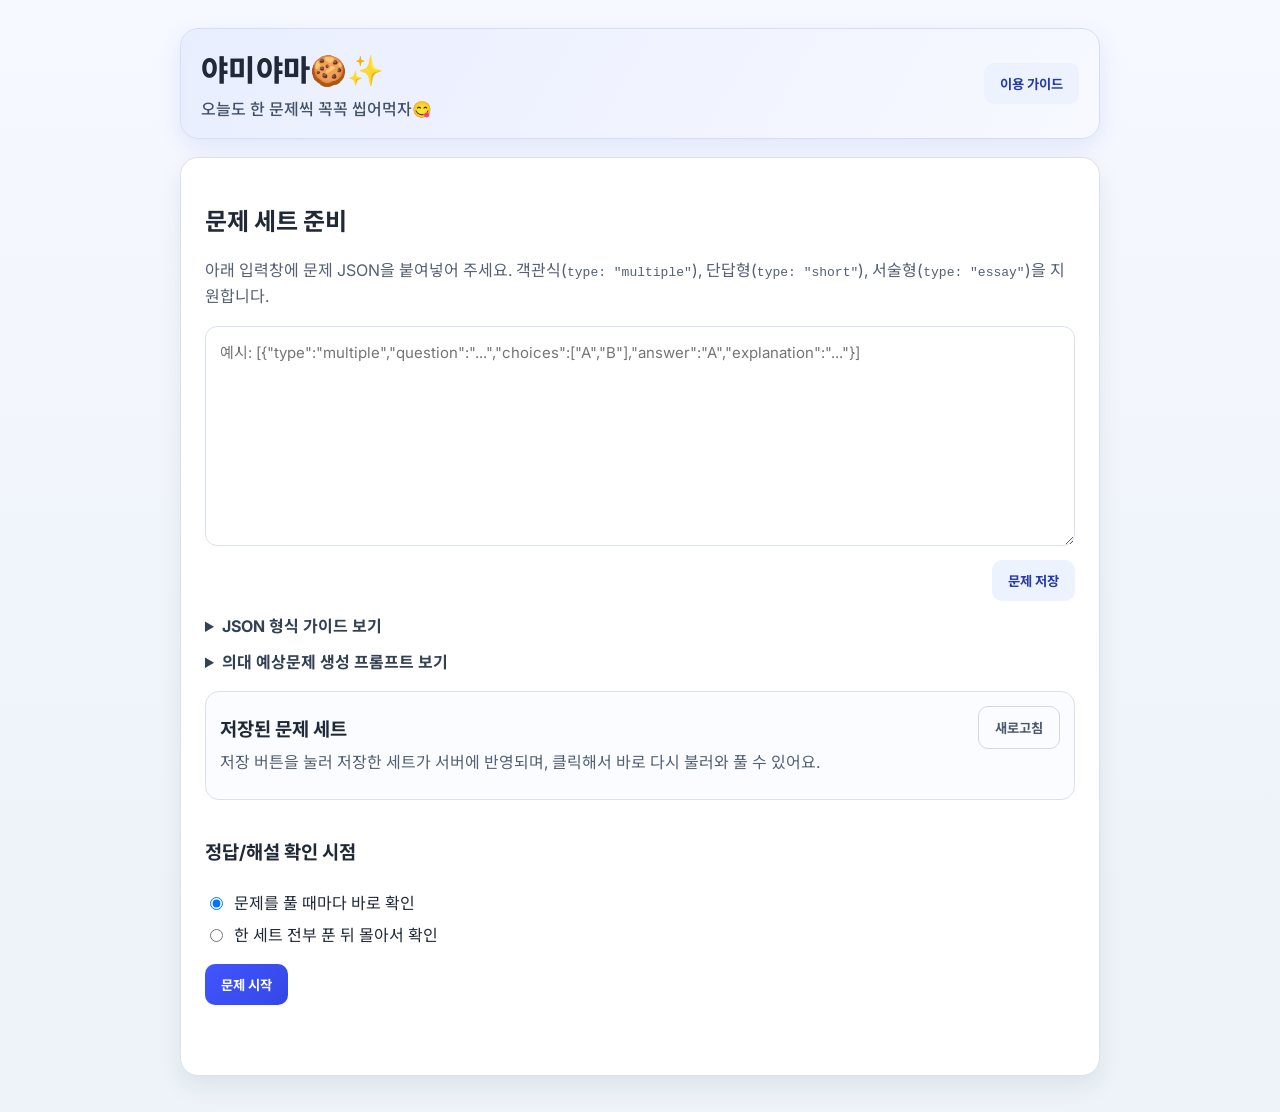
==== index.html @ 3e34376a "문제 저장 모달 도입 및 스크롤/배경 고정 개선" ====
<!DOCTYPE html>
<html lang="ko">
  <head>
    <meta charset="UTF-8" />
    <meta name="viewport" content="width=device-width, initial-scale=1.0" />
    <title>야미야마🍪✨</title>
    <link rel="preconnect" href="https://fonts.googleapis.com" />
    <link rel="preconnect" href="https://fonts.gstatic.com" crossorigin />
    <link
      href="https://fonts.googleapis.com/css2?family=Inter:wght@400;500;600;700;800&family=Noto+Sans+KR:wght@400;500;700;800&display=swap"
      rel="stylesheet"
    />
    <link rel="stylesheet" href="styles.css" />
  </head>
  <body>
    <div class="app-shell">
      <header class="top-header">
        <div>
          <h1>야미야마🍪✨</h1>
          <p>오늘도 한 문제씩 꼭꼭 씹어먹자😋</p>
        </div>
        <button id="open-guide-btn" class="secondary" type="button">
          이용 가이드
        </button>
      </header>

      <main>
        <section id="setup-screen" class="card screen active">
          <h2>문제 세트 준비</h2>
          <p class="help-text">
            아래 입력창에 문제 JSON을 붙여넣어 주세요. 객관식(<code>type: "multiple"</code>),
            단답형(<code>type: "short"</code>), 서술형(<code>type: "essay"</code>)을 지원합니다.
          </p>
          <textarea
            id="json-input"
            placeholder='예시: [{"type":"multiple","question":"...","choices":["A","B"],"answer":"A","explanation":"..."}]'
          ></textarea>
          <div class="save-set-controls">
            <button id="save-set-btn" class="secondary" type="button">
              문제 저장
            </button>
          </div>

          <details class="format-guide">
            <summary>JSON 형식 가이드 보기</summary>
            <div class="prompt-guide-actions">
              <button id="copy-json-btn" class="secondary" type="button">
                예시 JSON 복사
              </button>
              <span id="json-copy-feedback" class="copy-feedback" aria-live="polite"></span>
            </div>
            <pre id="json-example"></pre>
          </details>

          <details class="format-guide">
            <summary>의대 예상문제 생성 프롬프트 보기</summary>
            <div class="prompt-guide-actions">
              <button id="copy-prompt-btn" class="secondary" type="button">
                프롬프트 복사
              </button>
              <span id="copy-feedback" class="copy-feedback" aria-live="polite"></span>
            </div>
            <pre id="prompt-template"></pre>
          </details>

          <section class="saved-sets">
            <div class="saved-sets-header">
              <h3>저장된 문제 세트</h3>
              <button id="refresh-saved-btn" class="ghost" type="button">새로고침</button>
            </div>
            <p class="help-text compact">저장 버튼을 눌러 저장한 세트가 서버에 반영되며, 클릭해서 바로 다시 불러와 풀 수 있어요.</p>


            <div id="saved-set-list" class="saved-set-list"></div>
          </section>

          <div class="options">
            <h3>정답/해설 확인 시점</h3>
            <label>
              <input
                type="radio"
                name="review-mode"
                value="immediate"
                checked
              />
              문제를 풀 때마다 바로 확인
            </label>
            <label>
              <input type="radio" name="review-mode" value="end" />
              한 세트 전부 푼 뒤 몰아서 확인
            </label>
          </div>

          <div class="actions">
            <button id="start-btn" class="primary">문제 시작</button>
          </div>
          <p id="setup-error" class="error"></p>
        </section>

        <section id="exam-screen" class="card screen" aria-live="polite">
          <div class="exam-header">
            <div>
              <h2>시험 진행</h2>
              <p id="progress-text"></p>
            </div>
            <div id="mode-badge" class="badge"></div>
          </div>

          <article class="question-box">
            <h3 id="question-title"></h3>
            <p id="question-text"></p>
            <form id="answer-form">
              <div id="answer-area"></div>
            </form>
          </article>

          <div id="feedback-box" class="feedback hidden"></div>

          <div class="actions exam-actions" id="exam-actions">
            <button id="submit-btn" class="primary">제출</button>
            <button id="next-btn" class="primary hidden">다음 문제 →</button>
            <button id="finish-btn" class="primary hidden">결과 보기</button>
          </div>
        </section>

        <section id="result-screen" class="card screen" aria-live="polite">
          <h2>시험 결과</h2>
          <div id="result-summary" class="summary"></div>
          <div id="motivation" class="motivation"></div>
          <div id="result-list" class="result-list"></div>

          <div class="actions wrap">
            <button id="retry-wrong-btn" class="primary">
              틀린 문제만 다시 풀기
            </button>
            <button id="retry-all-btn" class="secondary">
              전체 문제 재테스트
            </button>
            <button id="go-home-btn" class="ghost">처음으로</button>
          </div>
        </section>
      </main>
    </div>


    <dialog id="save-set-modal" class="save-set-modal">
      <article class="save-set-modal-content">
        <h3>문제 세트 저장</h3>
        <p class="help-text compact">제목을 입력하지 않으면 기본 제목으로 저장돼요.</p>
        <input
          id="save-set-modal-input"
          type="text"
          placeholder="문제 n개 세트"
          aria-label="저장할 문제 세트 제목"
        />
        <div class="actions">
          <button id="save-set-confirm-btn" class="primary" type="button">완료</button>
          <button id="save-set-cancel-btn" class="ghost" type="button">취소</button>
        </div>
      </article>
    </dialog>

    <dialog id="guide-modal" class="guide-modal">
      <article class="guide-content">
        <div class="guide-header">
          <h2>야미야마 이용 가이드</h2>
          <button id="close-guide-btn" class="ghost" type="button">닫기</button>
        </div>
        <ol>
          <li><strong>문제 준비:</strong> 문제 목록(JSON 형식)을 입력창에 붙여넣습니다.</li>
          <li><strong>형식 확인:</strong> JSON 형식 가이드에서 예시를 보고, 복사해서 바로 수정해 사용할 수 있습니다.</li>
          <li><strong>모드 선택:</strong> 문제별 즉시 채점 또는 마지막에 한 번에 채점을 선택합니다.</li>
          <li><strong>문제 풀이:</strong> 답을 입력하고 제출하면 정답/해설을 확인할 수 있습니다.</li>
          <li><strong>반복 학습:</strong> 결과 화면에서 틀린 문제만 다시 풀어 복습할 수 있습니다.</li>
          <li><strong>저장 세트 활용:</strong> 생성한 문제 세트는 홈 화면에 저장되며, 제목 변경/삭제 후 다시 불러올 수 있습니다.</li>
          <li><strong>무료 서버 동기화:</strong> 문제 내역은 기본 서버에 자동 저장/복원됩니다.</li>
        </ol>
      </article>
    </dialog>

    <script src="app.js"></script>
  </body>
</html>
---- styles.css ----
:root {
  --bg: #f4f7fb;
  --bg-soft: #eef3f8;
  --card: #ffffff;
  --line: #d9e1ec;
  --text: #1f2937;
  --muted: #546174;
  --primary: #4255ff;
  --primary-strong: #3447e5;
  --secondary-bg: #edf2ff;
  --secondary-text: #273aa8;
  --ok: #0f7a48;
  --bad: #b42346;
  --focus: #94a3ff;
}

* {
  box-sizing: border-box;
}

html,
body {
  min-height: 100%;
  background: #edf3f9;
}

body {
  margin: 0;
  font-family: 'Inter', 'Noto Sans KR', sans-serif;
  background: linear-gradient(180deg, #f6f9ff 0%, #edf3f9 100%);
  background-attachment: fixed;
  color: var(--text);
  overscroll-behavior-y: none;
}

input,
textarea,
button,
select {
  font-family: inherit;
}

.app-shell {
  max-width: 960px;
  margin: 0 auto;
  padding: 28px 20px 36px;
  min-height: 100dvh;
}

.top-header {
  display: flex;
  justify-content: space-between;
  gap: 14px;
  align-items: center;
  background: linear-gradient(120deg, #e9eeff, #f7f9ff);
  border: 1px solid #d5def5;
  border-radius: 18px;
  padding: 18px 20px;
  box-shadow: 0 8px 24px rgba(52, 71, 229, 0.1);
  margin-bottom: 18px;
}

.top-header h1 {
  margin: 0;
  font-size: 1.85rem;
  letter-spacing: 0.01em;
  font-weight: 800;
}

.top-header p {
  margin: 6px 0 0;
  color: #415269;
  font-weight: 500;
}

.card {
  border: 1px solid var(--line);
  border-radius: 18px;
  background: var(--card);
  padding: 24px;
  box-shadow: 0 10px 25px rgba(31, 41, 55, 0.08);
}

.screen {
  display: none;
}

.screen.active {
  display: block;
}

textarea {
  width: 100%;
  min-height: 220px;
  resize: vertical;
  border: 1px solid var(--line);
  border-radius: 12px;
  padding: 14px;
  font-size: 15px;
  line-height: 1.6;
  background: #fff;
  color: var(--text);
}

textarea:focus,
.short-input:focus,
.essay-input:focus {
  outline: 2px solid var(--focus);
  border-color: #a3b2ff;
}

.help-text {
  color: var(--muted);
  margin-top: 0;
  line-height: 1.65;
}

.help-text.compact {
  margin-bottom: 10px;
}


.save-set-controls {
  margin-top: 10px;
  display: flex;
  gap: 10px;
  align-items: center;
  justify-content: flex-end;
}


.format-guide {
  margin-top: 12px;
  color: var(--muted);
}

.format-guide summary {
  cursor: pointer;
  font-weight: 700;
  color: #334155;
}

pre {
  margin: 8px 0 0;
  background: #f7f9fc;
  border: 1px solid var(--line);
  border-radius: 10px;
  padding: 12px;
  overflow: auto;
  color: #273449;
  font-size: 13px;
  line-height: 1.6;
}

.prompt-guide-actions {
  margin-top: 10px;
  display: flex;
  gap: 10px;
  align-items: center;
}

.copy-feedback {
  min-height: 1.2em;
  color: #116149;
  font-weight: 700;
}

.saved-sets {
  margin-top: 18px;
  border: 1px solid var(--line);
  border-radius: 14px;
  padding: 14px;
  background: #fafcff;
}

.saved-sets-header {
  display: flex;
  align-items: center;
  justify-content: space-between;
  gap: 10px;
}

.saved-sets-header h3 {
  margin: 0;
}

.saved-set-list {
  display: grid;
  gap: 10px;
}


.saved-set-item {
  border: 1px solid #dce5f3;
  border-radius: 12px;
  padding: 12px;
  display: flex;
  justify-content: space-between;
  gap: 14px;
  background: #fff;
}

.saved-meta {
  display: grid;
  gap: 3px;
  color: #334155;
}

.saved-meta span {
  font-size: 0.9rem;
  color: #607086;
}

.saved-actions {
  display: flex;
  gap: 8px;
  align-items: center;
}

.empty-saved {
  color: #66758d;
  margin: 0;
}

.options {
  margin-top: 18px;
  display: grid;
  gap: 8px;
}

.options label {
  display: flex;
  gap: 8px;
}

.exam-header {
  display: flex;
  justify-content: space-between;
  align-items: start;
  gap: 12px;
}

.badge {
  border: 1px solid #cfd8ef;
  border-radius: 999px;
  padding: 6px 12px;
  background: #f2f6ff;
  color: #3447b2;
  font-size: 0.88rem;
  font-weight: 700;
}

.question-box {
  margin-top: 10px;
  border-top: 1px dashed #d6deea;
  padding-top: 14px;
}

#question-title {
  margin: 0 0 12px;
  font-size: 1.08rem;
}

#question-text {
  margin: 0 0 14px;
  line-height: 1.7;
}

.choice {
  display: block;
  padding: 13px;
  margin-bottom: 10px;
  border: 1px solid #d4deec;
  border-radius: 12px;
  background: #f9fbff;
  transition: transform 0.12s ease, box-shadow 0.12s ease;
  font-weight: 500;
}

.choice:hover {
  transform: translateY(-1px);
  box-shadow: 0 5px 12px rgba(31, 41, 55, 0.12);
}

.short-input {
  width: 100%;
  border: 1px solid var(--line);
  border-radius: 12px;
  padding: 12px;
  font-size: 1rem;
  background: #fff;
  color: var(--text);
}

.essay-input {
  width: 100%;
  min-height: 140px;
  border: 1px solid var(--line);
  border-radius: 12px;
  padding: 12px;
  font-size: 1rem;
  line-height: 1.5;
  background: #fff;
  color: var(--text);
  resize: vertical;
}

.choice.correct-choice {
  border-color: #95ddb8;
  background: #ecfdf3;
}

.choice.wrong-choice {
  border-color: #f2b4c2;
  background: #fff3f7;
}

.text-correct {
  border-color: #95ddb8;
  background: #ecfdf3;
}

.text-wrong {
  border-color: #f2b4c2;
  background: #fff3f7;
}

.feedback {
  margin-top: 16px;
  border-radius: 12px;
  padding: 12px;
  border: 1px solid;
}

.feedback.correct {
  border-color: #8bd9b1;
  background: #f0fff6;
  color: var(--ok);
}

.feedback.incorrect {
  border-color: #f4b9c8;
  background: #fff4f7;
  color: var(--bad);
}

.feedback-title {
  margin-bottom: 10px;
  font-size: 1.05rem;
}

.feedback-row {
  margin-top: 8px;
  line-height: 1.7;
}

.feedback-explanation {
  margin-top: 14px;
  padding-top: 12px;
  border-top: 1px dashed rgba(31, 41, 55, 0.18);
}

.hidden {
  display: none;
}

.actions {
  display: flex;
  gap: 10px;
  margin-top: 18px;
}

.actions.wrap {
  flex-wrap: wrap;
}

button {
  border: none;
  border-radius: 10px;
  padding: 11px 16px;
  font-weight: 700;
  cursor: pointer;
  transition: transform 0.1s ease, filter 0.1s ease;
}

button:hover {
  transform: translateY(-1px);
  filter: saturate(1.04);
}

button.primary {
  background: linear-gradient(135deg, var(--primary), var(--primary-strong));
  color: #fff;
}

button.secondary {
  background: var(--secondary-bg);
  color: var(--secondary-text);
}

button.ghost {
  background: transparent;
  border: 1px solid #d1d9e6;
  color: #4b5b71;
}

.error {
  color: var(--bad);
  margin-top: 10px;
  min-height: 1.2em;
  font-weight: 700;
}

.summary {
  background: #f8faff;
  border: 1px solid var(--line);
  border-radius: 12px;
  padding: 12px;
}

.result-list {
  margin-top: 14px;
  display: grid;
  gap: 10px;
}

.result-item {
  border: 1px solid var(--line);
  border-radius: 12px;
  padding: 16px;
  background: #fff;
  line-height: 1.7;
}

.result-item.incorrect {
  border-color: #f3bfcd;
  background: #fff4f8;
}

.result-item > div + div {
  margin-top: 8px;
}

.motivation {
  margin-top: 12px;
  color: #2a3f77;
  font-weight: 700;
}


.save-set-modal {
  border: none;
  border-radius: 16px;
  padding: 0;
  max-width: min(92vw, 420px);
}

.save-set-modal::backdrop {
  background: rgba(15, 23, 42, 0.45);
}

.save-set-modal-content {
  background: #fff;
  padding: 18px;
  border-radius: 16px;
  border: 1px solid var(--line);
}

.save-set-modal-content h3 {
  margin: 0 0 8px;
}

#save-set-modal-input {
  width: 100%;
  border: 1px solid var(--line);
  border-radius: 10px;
  padding: 11px 12px;
  font-size: 14px;
  margin: 8px 0 12px;
}

#save-set-modal-input:focus {
  outline: 2px solid var(--focus);
  border-color: #a3b2ff;
}

.guide-modal {
  border: none;
  border-radius: 16px;
  width: min(700px, 92vw);
  padding: 0;
}

.guide-modal::backdrop {
  background: rgba(22, 20, 38, 0.45);
}

.guide-content {
  padding: 18px;
  color: var(--text);
}

.guide-header {
  display: flex;
  justify-content: space-between;
  align-items: center;
  gap: 8px;
}

.guide-content ol {
  margin: 12px 0 0;
  padding-left: 20px;
  line-height: 1.7;
}

.exam-actions {
  position: sticky;
  bottom: 10px;
  z-index: 15;
  background: rgba(255, 255, 255, 0.97);
  border: 1px solid var(--line);
  border-radius: 14px;
  padding: 10px;
  box-shadow: 0 8px 18px rgba(31, 41, 55, 0.14);
}

.exam-actions button {
  min-width: 140px;
}

@media (max-width: 700px) {
  .app-shell {
    padding: 12px;
  }

  .top-header {
    flex-direction: column;
    align-items: flex-start;
  }

  .card {
    padding: 16px;
  }

  .actions {
    flex-wrap: wrap;
  }

  .actions button {
    flex: 1;
    min-height: 46px;
  }

  .saved-set-item {
    flex-direction: column;
  }

  #question-text {
    font-size: 1.03rem;
  }
}


@media (max-width: 640px) {
  .save-set-controls {
    justify-content: flex-end;
  }
}
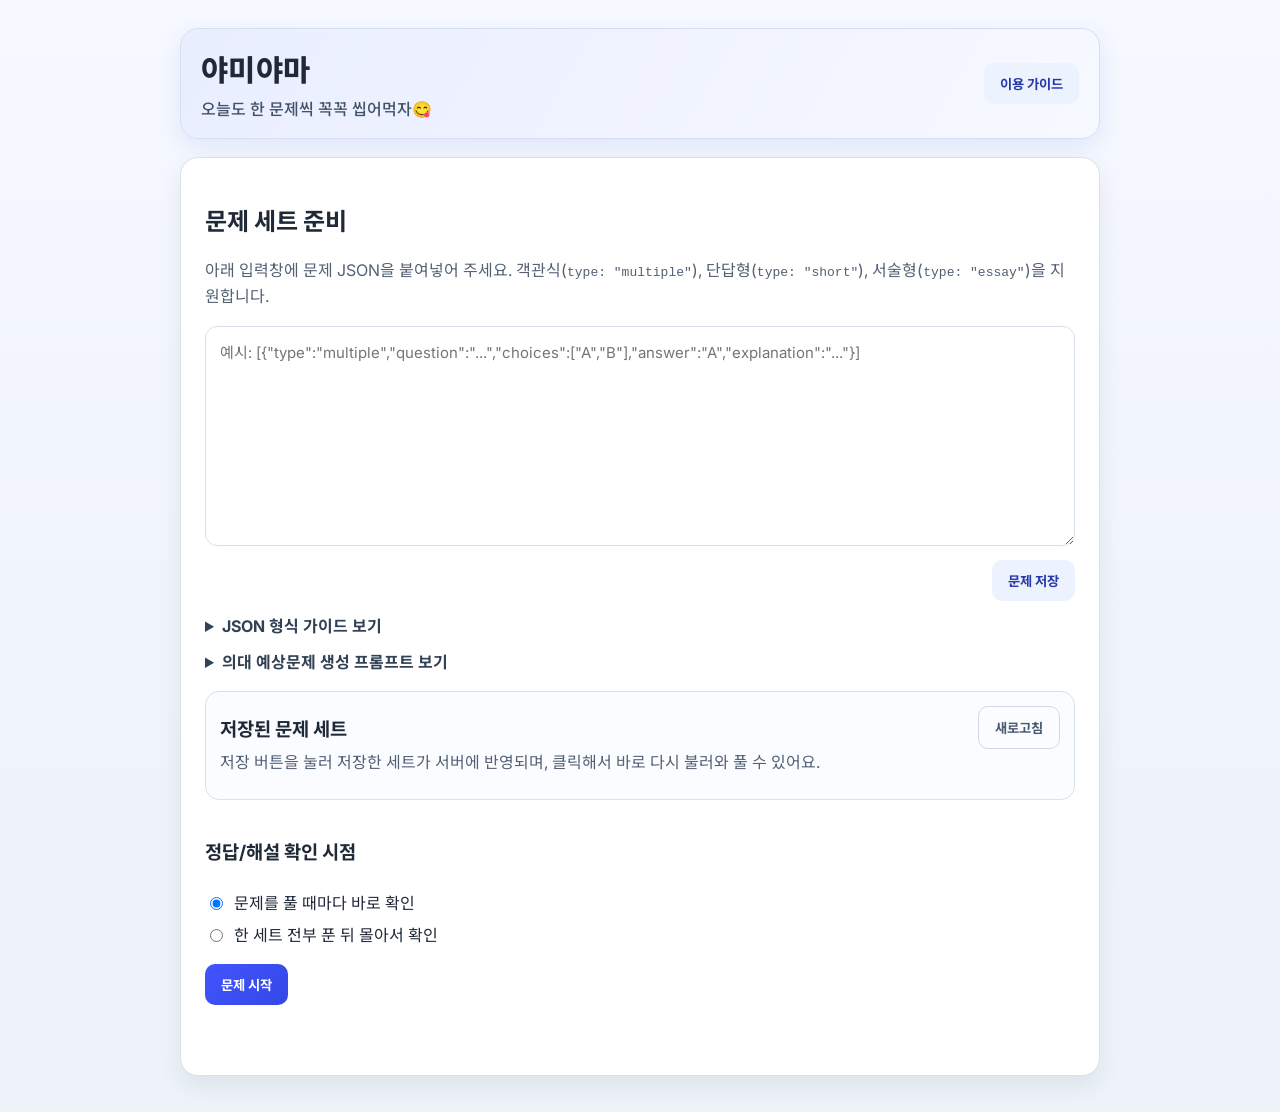
==== commit ba9ca284: "Update favicon to cake icon and remove title emojis" ====
--- a/index.html
+++ b/index.html
@@ -3,7 +3,8 @@
   <head>
     <meta charset="UTF-8" />
     <meta name="viewport" content="width=device-width, initial-scale=1.0" />
-    <title>야미야마🍪✨</title>
+    <title>야미야마</title>
+    <link rel="icon" type="image/svg+xml" href="favicon.svg" />
     <link rel="preconnect" href="https://fonts.googleapis.com" />
     <link rel="preconnect" href="https://fonts.gstatic.com" crossorigin />
     <link
@@ -16,7 +17,7 @@
     <div class="app-shell">
       <header class="top-header">
         <div>
-          <h1>야미야마🍪✨</h1>
+          <h1>야미야마</h1>
           <p>오늘도 한 문제씩 꼭꼭 씹어먹자😋</p>
         </div>
         <button id="open-guide-btn" class="secondary" type="button">
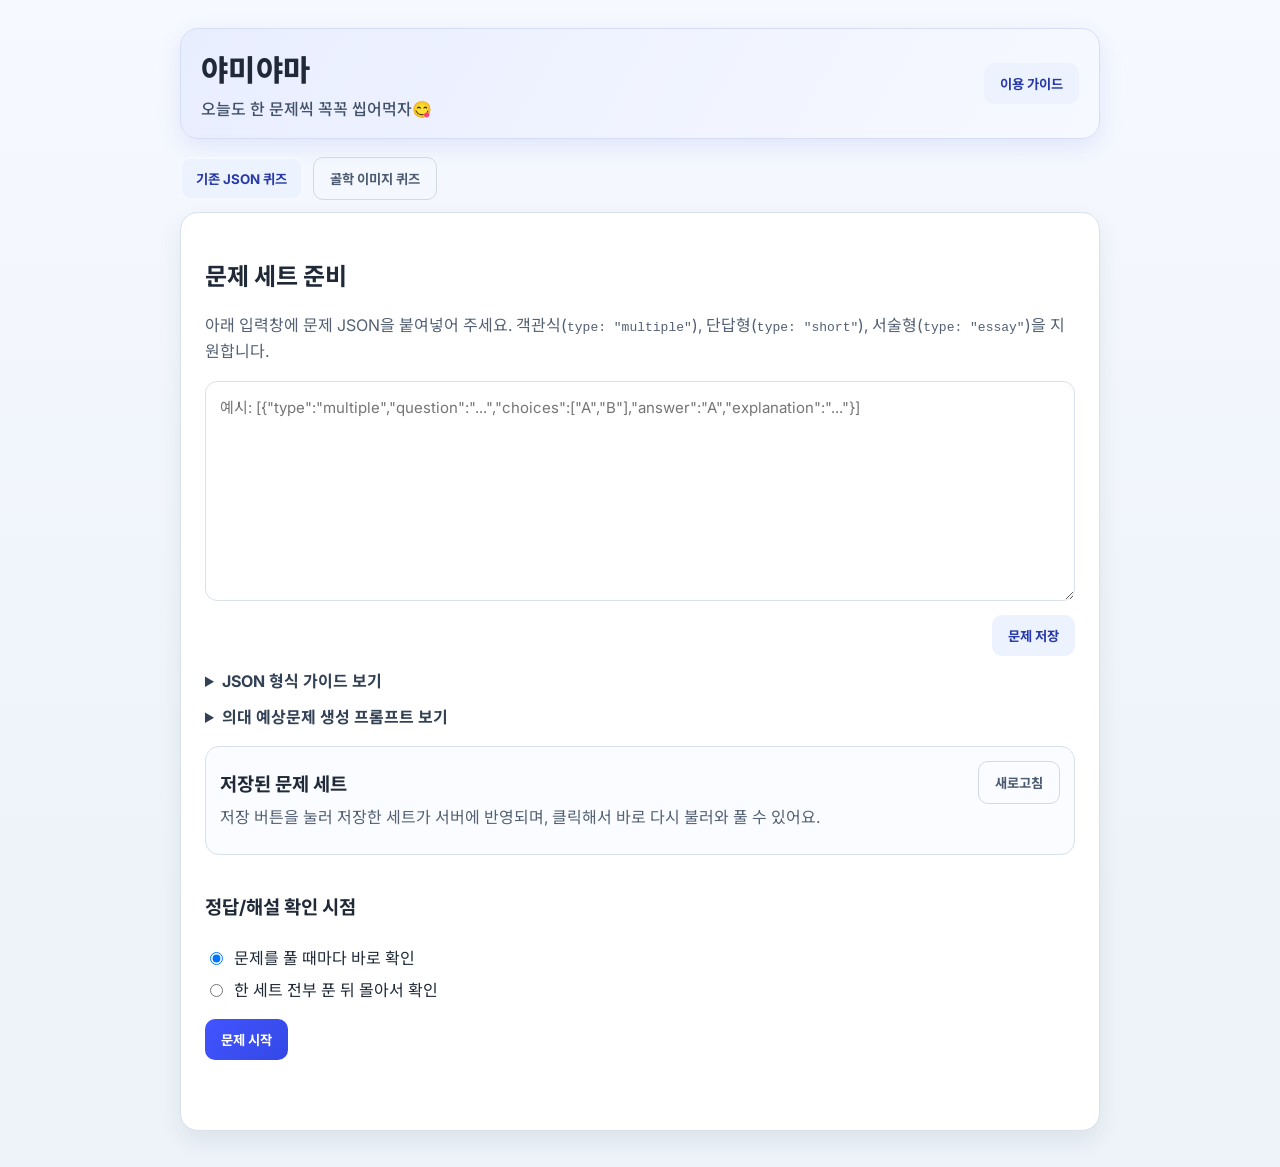
==== commit 4610f2d0: "Add standalone webp image quiz page with dedicated styles" ====
--- a/index.html
+++ b/index.html
@@ -26,6 +26,11 @@
       </header>
 
       <main>
+        <div class="mode-switch" role="tablist" aria-label="퀴즈 유형 선택">
+          <button id="open-json-quiz-btn" class="secondary active" type="button">기존 JSON 퀴즈</button>
+          <button id="open-image-quiz-btn" class="ghost" type="button">골학 이미지 퀴즈</button>
+        </div>
+
         <section id="setup-screen" class="card screen active">
           <h2>문제 세트 준비</h2>
           <p class="help-text">
@@ -98,6 +103,43 @@
           <p id="setup-error" class="error"></p>
         </section>
 
+        <section id="image-setup-screen" class="card screen beige-screen">
+          <h2>골학 이미지 파일명 퀴즈</h2>
+          <p class="help-text">
+            Firebase에 올려둔 이미지 URL 목록을 한 줄에 하나씩 붙여넣어 주세요. 각 이미지의
+            <strong>파일명(확장자 제외)</strong>을 입력하면 정답 처리됩니다.
+            <br />대소문자는 구분하지 않습니다. (예: <code>MANDIBLE</code> 입력도 정답)
+          </p>
+          <p class="help-text">
+            파일명이 <code>!facial, vestibulocochlear.png</code>처럼 <code>!</code>로 시작하면
+            복수 정답 문제입니다. 이 경우 안내 문구가 표시되며,
+            <strong>쉼표(,)</strong>로 구분해 입력하면 <strong>순서와 대소문자 상관없이</strong>
+            정답 처리됩니다.
+          </p>
+
+          <textarea
+            id="image-url-input"
+            placeholder="https://firebasestorage.googleapis.com/.../mandible.png\nhttps://firebasestorage.googleapis.com/.../%21facial%2C%20vestibulocochlear.png"
+          ></textarea>
+
+          <div class="options">
+            <h3>정답/해설 확인 시점</h3>
+            <label>
+              <input type="radio" name="review-mode-image" value="immediate" checked />
+              문제를 풀 때마다 바로 확인
+            </label>
+            <label>
+              <input type="radio" name="review-mode-image" value="end" />
+              한 세트 전부 푼 뒤 몰아서 확인
+            </label>
+          </div>
+
+          <div class="actions">
+            <button id="start-image-quiz-btn" class="primary">이미지 퀴즈 시작</button>
+          </div>
+          <p id="image-setup-error" class="error"></p>
+        </section>
+
         <section id="exam-screen" class="card screen" aria-live="polite">
           <div class="exam-header">
             <div>
@@ -110,6 +152,7 @@
           <article class="question-box">
             <h3 id="question-title"></h3>
             <p id="question-text"></p>
+            <div id="question-media" class="question-media hidden"></div>
             <form id="answer-form">
               <div id="answer-area"></div>
             </form>
--- a/styles.css
+++ b/styles.css
@@ -73,6 +73,46 @@
   font-weight: 500;
 }
 
+
+.mode-switch {
+  display: flex;
+  gap: 10px;
+  margin-bottom: 12px;
+}
+
+.mode-switch button.active {
+  box-shadow: inset 0 0 0 2px rgba(255, 255, 255, 0.5);
+}
+
+.beige-screen {
+  background: #fbf3e8;
+  border-color: #e3d5c4;
+}
+
+.beige-screen textarea {
+  background: #fffaf3;
+  border-color: #dbc9b4;
+}
+
+.question-media {
+  margin: 8px 0 14px;
+}
+
+.question-image {
+  width: 100%;
+  max-height: 360px;
+  object-fit: contain;
+  border: 1px solid var(--line);
+  border-radius: 12px;
+  background: #fff;
+}
+
+.question-media-guide {
+  margin: 8px 2px 0;
+  color: #6a4e2f;
+  font-weight: 600;
+}
+
 .card {
   border: 1px solid var(--line);
   border-radius: 18px;
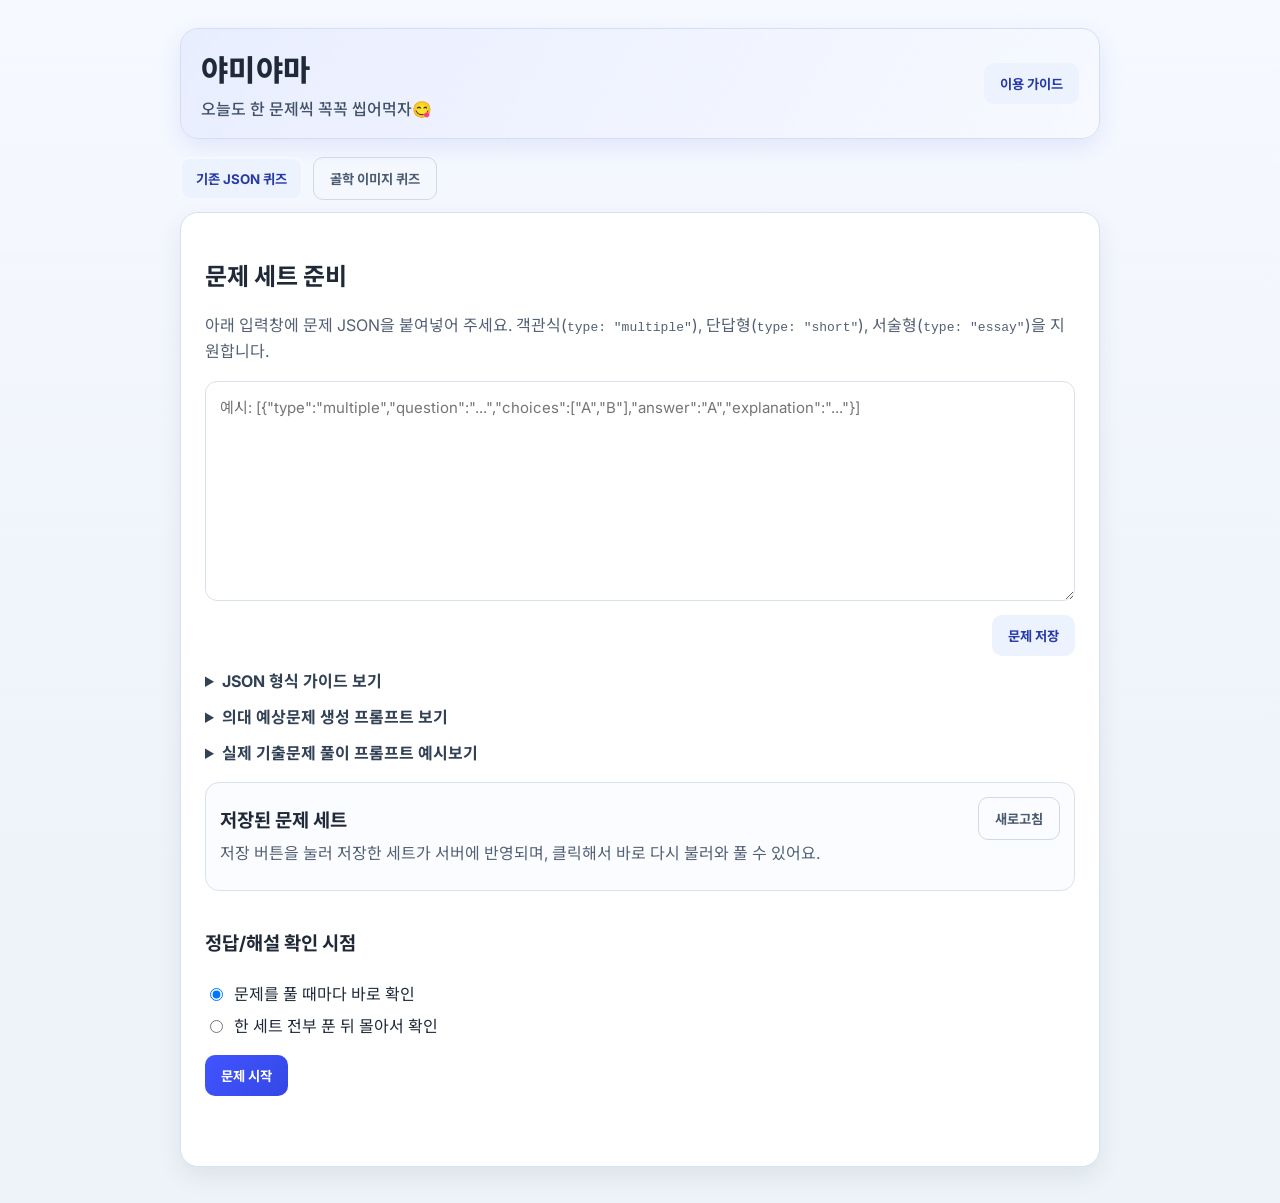
==== commit 8ac12c2e: "Add real exam prompt toggle and importance star display" ====
--- a/index.html
+++ b/index.html
@@ -69,6 +69,11 @@
             <pre id="prompt-template"></pre>
           </details>
 
+          <details class="format-guide">
+            <summary>실제 기출문제 풀이 프롬프트 예시보기</summary>
+            <pre id="real-exam-prompt-template"></pre>
+          </details>
+
           <section class="saved-sets">
             <div class="saved-sets-header">
               <h3>저장된 문제 세트</h3>
@@ -106,22 +111,16 @@
         <section id="image-setup-screen" class="card screen beige-screen">
           <h2>골학 이미지 파일명 퀴즈</h2>
           <p class="help-text">
-            Firebase에 올려둔 이미지 URL 목록을 한 줄에 하나씩 붙여넣어 주세요. 각 이미지의
-            <strong>파일명(확장자 제외)</strong>을 입력하면 정답 처리됩니다.
-            <br />대소문자는 구분하지 않습니다. (예: <code>MANDIBLE</code> 입력도 정답)
+            시작 버튼을 누르면 지정된 골학 이미지 목록으로 바로 퀴즈가 시작됩니다.
+            <br />정답 입력은 <strong>대소문자를 구분하지 않습니다.</strong>
           </p>
           <p class="help-text">
-            파일명이 <code>!facial, vestibulocochlear.png</code>처럼 <code>!</code>로 시작하면
-            복수 정답 문제입니다. 이 경우 안내 문구가 표시되며,
+            파일명이 <code>!facial, vestibulocochlear.webp</code>처럼 <code>!</code>로 시작하면
+            복수 정답입니다. 이 경우 안내 문구가 표시되며,
             <strong>쉼표(,)</strong>로 구분해 입력하면 <strong>순서와 대소문자 상관없이</strong>
             정답 처리됩니다.
           </p>
 
-          <textarea
-            id="image-url-input"
-            placeholder="https://firebasestorage.googleapis.com/.../mandible.png\nhttps://firebasestorage.googleapis.com/.../%21facial%2C%20vestibulocochlear.png"
-          ></textarea>
-
           <div class="options">
             <h3>정답/해설 확인 시점</h3>
             <label>
@@ -135,7 +134,7 @@
           </div>
 
           <div class="actions">
-            <button id="start-image-quiz-btn" class="primary">이미지 퀴즈 시작</button>
+            <button id="start-image-quiz-btn" class="primary">퀴즈 시작</button>
           </div>
           <p id="image-setup-error" class="error"></p>
         </section>
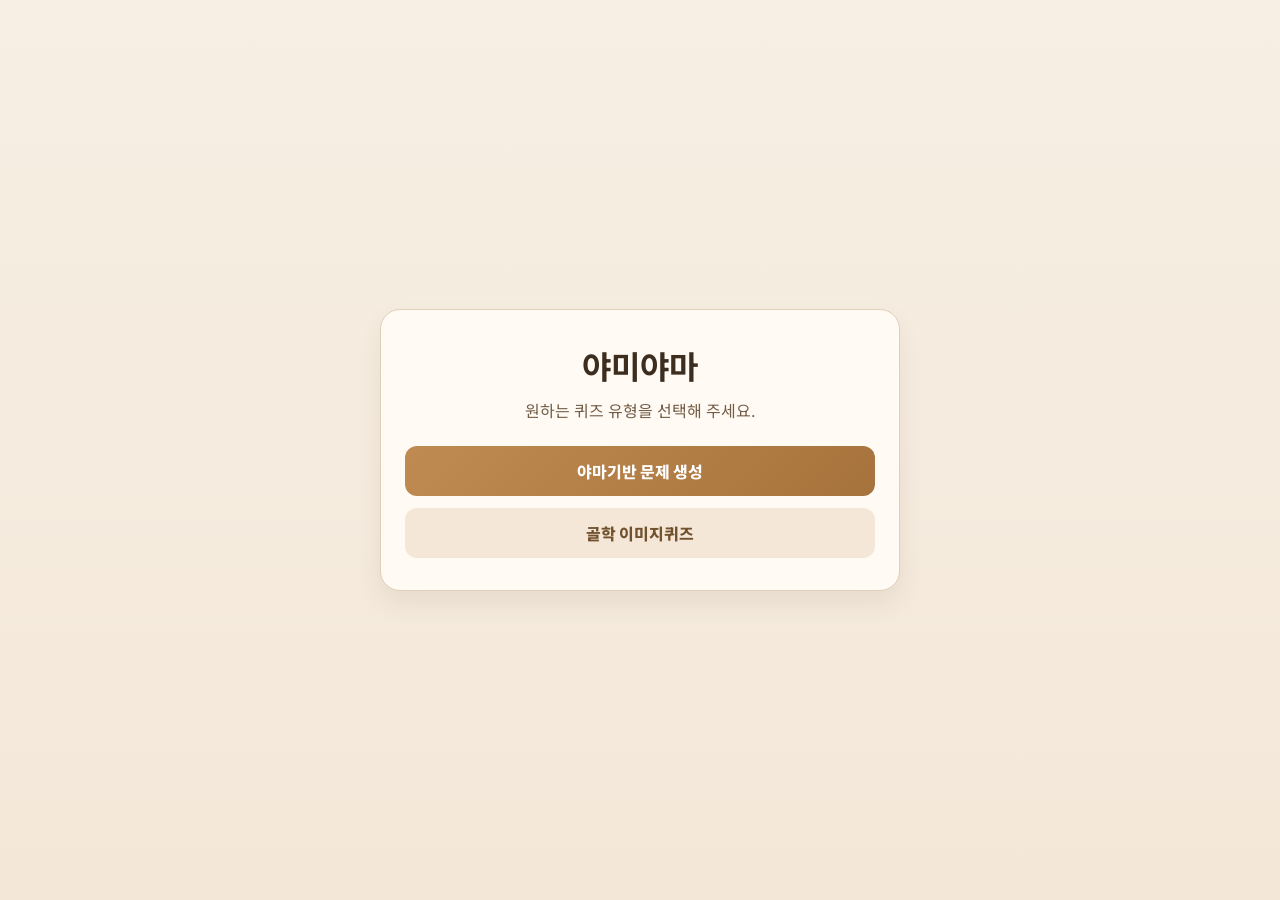
==== commit 5b79e91f: "메인 랜딩 분리 및 즉시 피드백 답안 노출 제거" ====
--- a/index.html
+++ b/index.html
@@ -11,216 +11,18 @@
       href="https://fonts.googleapis.com/css2?family=Inter:wght@400;500;600;700;800&family=Noto+Sans+KR:wght@400;500;700;800&display=swap"
       rel="stylesheet"
     />
-    <link rel="stylesheet" href="styles.css" />
+    <link rel="stylesheet" href="landing.css" />
   </head>
   <body>
-    <div class="app-shell">
-      <header class="top-header">
-        <div>
-          <h1>야미야마</h1>
-          <p>오늘도 한 문제씩 꼭꼭 씹어먹자😋</p>
+    <main class="landing-shell">
+      <section class="landing-card">
+        <h1>야미야마</h1>
+        <p>원하는 퀴즈 유형을 선택해 주세요.</p>
+        <div class="landing-actions">
+          <a class="landing-btn primary" href="json-quiz.html">야마기반 문제 생성</a>
+          <a class="landing-btn secondary" href="image-quiz.html">골학 이미지퀴즈</a>
         </div>
-        <button id="open-guide-btn" class="secondary" type="button">
-          이용 가이드
-        </button>
-      </header>
-
-      <main>
-        <div class="mode-switch" role="tablist" aria-label="퀴즈 유형 선택">
-          <button id="open-json-quiz-btn" class="secondary active" type="button">기존 JSON 퀴즈</button>
-          <button id="open-image-quiz-btn" class="ghost" type="button">골학 이미지 퀴즈</button>
-        </div>
-
-        <section id="setup-screen" class="card screen active">
-          <h2>문제 세트 준비</h2>
-          <p class="help-text">
-            아래 입력창에 문제 JSON을 붙여넣어 주세요. 객관식(<code>type: "multiple"</code>),
-            단답형(<code>type: "short"</code>), 서술형(<code>type: "essay"</code>)을 지원합니다.
-          </p>
-          <textarea
-            id="json-input"
-            placeholder='예시: [{"type":"multiple","question":"...","choices":["A","B"],"answer":"A","explanation":"..."}]'
-          ></textarea>
-          <div class="save-set-controls">
-            <button id="save-set-btn" class="secondary" type="button">
-              문제 저장
-            </button>
-          </div>
-
-          <details class="format-guide">
-            <summary>JSON 형식 가이드 보기</summary>
-            <div class="prompt-guide-actions">
-              <button id="copy-json-btn" class="secondary" type="button">
-                예시 JSON 복사
-              </button>
-              <span id="json-copy-feedback" class="copy-feedback" aria-live="polite"></span>
-            </div>
-            <pre id="json-example"></pre>
-          </details>
-
-          <details class="format-guide">
-            <summary>의대 예상문제 생성 프롬프트 보기</summary>
-            <div class="prompt-guide-actions">
-              <button id="copy-prompt-btn" class="secondary" type="button">
-                프롬프트 복사
-              </button>
-              <span id="copy-feedback" class="copy-feedback" aria-live="polite"></span>
-            </div>
-            <pre id="prompt-template"></pre>
-          </details>
-
-          <details class="format-guide">
-            <summary>실제 기출문제 풀이 프롬프트 예시보기</summary>
-            <pre id="real-exam-prompt-template"></pre>
-          </details>
-
-          <section class="saved-sets">
-            <div class="saved-sets-header">
-              <h3>저장된 문제 세트</h3>
-              <button id="refresh-saved-btn" class="ghost" type="button">새로고침</button>
-            </div>
-            <p class="help-text compact">저장 버튼을 눌러 저장한 세트가 서버에 반영되며, 클릭해서 바로 다시 불러와 풀 수 있어요.</p>
-
-
-            <div id="saved-set-list" class="saved-set-list"></div>
-          </section>
-
-          <div class="options">
-            <h3>정답/해설 확인 시점</h3>
-            <label>
-              <input
-                type="radio"
-                name="review-mode"
-                value="immediate"
-                checked
-              />
-              문제를 풀 때마다 바로 확인
-            </label>
-            <label>
-              <input type="radio" name="review-mode" value="end" />
-              한 세트 전부 푼 뒤 몰아서 확인
-            </label>
-          </div>
-
-          <div class="actions">
-            <button id="start-btn" class="primary">문제 시작</button>
-          </div>
-          <p id="setup-error" class="error"></p>
-        </section>
-
-        <section id="image-setup-screen" class="card screen beige-screen">
-          <h2>골학 이미지 파일명 퀴즈</h2>
-          <p class="help-text">
-            시작 버튼을 누르면 지정된 골학 이미지 목록으로 바로 퀴즈가 시작됩니다.
-            <br />정답 입력은 <strong>대소문자를 구분하지 않습니다.</strong>
-          </p>
-          <p class="help-text">
-            파일명이 <code>!facial, vestibulocochlear.webp</code>처럼 <code>!</code>로 시작하면
-            복수 정답입니다. 이 경우 안내 문구가 표시되며,
-            <strong>쉼표(,)</strong>로 구분해 입력하면 <strong>순서와 대소문자 상관없이</strong>
-            정답 처리됩니다.
-          </p>
-
-          <div class="options">
-            <h3>정답/해설 확인 시점</h3>
-            <label>
-              <input type="radio" name="review-mode-image" value="immediate" checked />
-              문제를 풀 때마다 바로 확인
-            </label>
-            <label>
-              <input type="radio" name="review-mode-image" value="end" />
-              한 세트 전부 푼 뒤 몰아서 확인
-            </label>
-          </div>
-
-          <div class="actions">
-            <button id="start-image-quiz-btn" class="primary">퀴즈 시작</button>
-          </div>
-          <p id="image-setup-error" class="error"></p>
-        </section>
-
-        <section id="exam-screen" class="card screen" aria-live="polite">
-          <div class="exam-header">
-            <div>
-              <h2>시험 진행</h2>
-              <p id="progress-text"></p>
-            </div>
-            <div id="mode-badge" class="badge"></div>
-          </div>
-
-          <article class="question-box">
-            <h3 id="question-title"></h3>
-            <p id="question-text"></p>
-            <div id="question-media" class="question-media hidden"></div>
-            <form id="answer-form">
-              <div id="answer-area"></div>
-            </form>
-          </article>
-
-          <div id="feedback-box" class="feedback hidden"></div>
-
-          <div class="actions exam-actions" id="exam-actions">
-            <button id="submit-btn" class="primary">제출</button>
-            <button id="next-btn" class="primary hidden">다음 문제 →</button>
-            <button id="finish-btn" class="primary hidden">결과 보기</button>
-          </div>
-        </section>
-
-        <section id="result-screen" class="card screen" aria-live="polite">
-          <h2>시험 결과</h2>
-          <div id="result-summary" class="summary"></div>
-          <div id="motivation" class="motivation"></div>
-          <div id="result-list" class="result-list"></div>
-
-          <div class="actions wrap">
-            <button id="retry-wrong-btn" class="primary">
-              틀린 문제만 다시 풀기
-            </button>
-            <button id="retry-all-btn" class="secondary">
-              전체 문제 재테스트
-            </button>
-            <button id="go-home-btn" class="ghost">처음으로</button>
-          </div>
-        </section>
-      </main>
-    </div>
-
-
-    <dialog id="save-set-modal" class="save-set-modal">
-      <article class="save-set-modal-content">
-        <h3>문제 세트 저장</h3>
-        <p class="help-text compact">제목을 입력하지 않으면 기본 제목으로 저장돼요.</p>
-        <input
-          id="save-set-modal-input"
-          type="text"
-          placeholder="문제 n개 세트"
-          aria-label="저장할 문제 세트 제목"
-        />
-        <div class="actions">
-          <button id="save-set-confirm-btn" class="primary" type="button">완료</button>
-          <button id="save-set-cancel-btn" class="ghost" type="button">취소</button>
-        </div>
-      </article>
-    </dialog>
-
-    <dialog id="guide-modal" class="guide-modal">
-      <article class="guide-content">
-        <div class="guide-header">
-          <h2>야미야마 이용 가이드</h2>
-          <button id="close-guide-btn" class="ghost" type="button">닫기</button>
-        </div>
-        <ol>
-          <li><strong>문제 준비:</strong> 문제 목록(JSON 형식)을 입력창에 붙여넣습니다.</li>
-          <li><strong>형식 확인:</strong> JSON 형식 가이드에서 예시를 보고, 복사해서 바로 수정해 사용할 수 있습니다.</li>
-          <li><strong>모드 선택:</strong> 문제별 즉시 채점 또는 마지막에 한 번에 채점을 선택합니다.</li>
-          <li><strong>문제 풀이:</strong> 답을 입력하고 제출하면 정답/해설을 확인할 수 있습니다.</li>
-          <li><strong>반복 학습:</strong> 결과 화면에서 틀린 문제만 다시 풀어 복습할 수 있습니다.</li>
-          <li><strong>저장 세트 활용:</strong> 생성한 문제 세트는 홈 화면에 저장되며, 제목 변경/삭제 후 다시 불러올 수 있습니다.</li>
-          <li><strong>무료 서버 동기화:</strong> 문제 내역은 기본 서버에 자동 저장/복원됩니다.</li>
-        </ol>
-      </article>
-    </dialog>
-
-    <script src="app.js"></script>
+      </section>
+    </main>
   </body>
 </html>
--- a/landing.css
+++ b/landing.css
@@ -0,0 +1,70 @@
+:root {
+  --bg: #f7efe4;
+  --card: #fffaf3;
+  --line: #e1cfba;
+  --text: #3c2d1f;
+  --muted: #735d47;
+  --primary: #bf8b52;
+  --primary-strong: #a7733c;
+}
+
+* { box-sizing: border-box; }
+
+body {
+  margin: 0;
+  min-height: 100dvh;
+  font-family: 'Inter', 'Noto Sans KR', sans-serif;
+  background: linear-gradient(180deg, var(--bg) 0%, #f3e7d8 100%);
+  color: var(--text);
+}
+
+.landing-shell {
+  min-height: 100dvh;
+  display: grid;
+  place-items: center;
+  padding: 20px;
+}
+
+.landing-card {
+  width: min(100%, 520px);
+  background: var(--card);
+  border: 1px solid var(--line);
+  border-radius: 20px;
+  padding: 32px 24px;
+  text-align: center;
+  box-shadow: 0 12px 24px rgba(80, 50, 24, 0.08);
+}
+
+.landing-card h1 {
+  margin: 0;
+  font-size: 2rem;
+}
+
+.landing-card p {
+  margin: 10px 0 0;
+  color: var(--muted);
+}
+
+.landing-actions {
+  margin-top: 24px;
+  display: grid;
+  gap: 12px;
+}
+
+.landing-btn {
+  display: block;
+  text-decoration: none;
+  border-radius: 12px;
+  padding: 13px 16px;
+  font-weight: 800;
+}
+
+.landing-btn.primary {
+  background: linear-gradient(135deg, var(--primary), var(--primary-strong));
+  color: #fff;
+}
+
+.landing-btn.secondary {
+  background: #f4e7d7;
+  color: #72512f;
+}
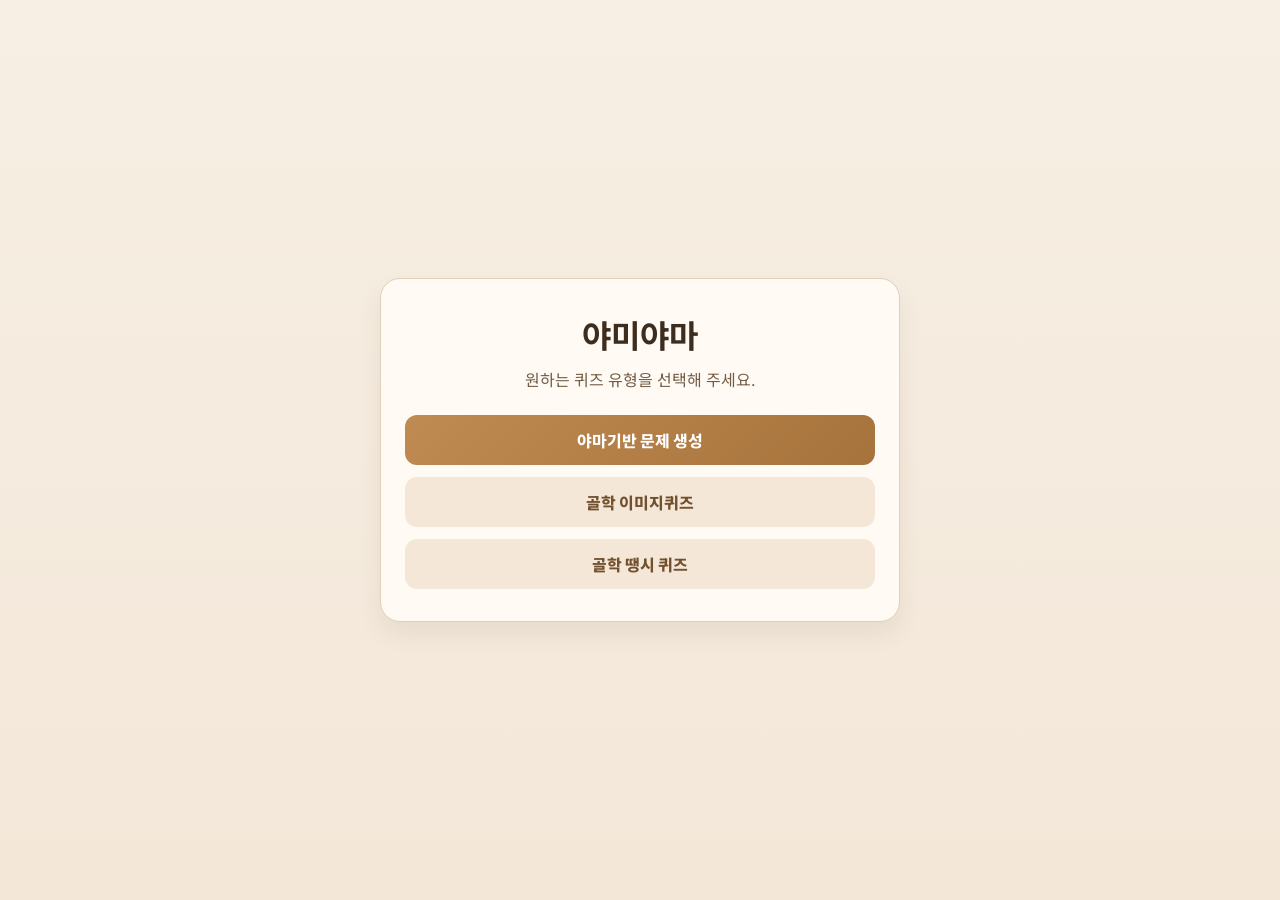
==== commit 0df24893: "Add timed bone image quiz page" ====
--- a/index.html
+++ b/index.html
@@ -21,6 +21,7 @@
         <div class="landing-actions">
           <a class="landing-btn primary" href="json-quiz.html">야마기반 문제 생성</a>
           <a class="landing-btn secondary" href="image-quiz.html">골학 이미지퀴즈</a>
+          <a class="landing-btn secondary" href="thangsi-quiz.html">골학 땡시 퀴즈</a>
         </div>
       </section>
     </main>
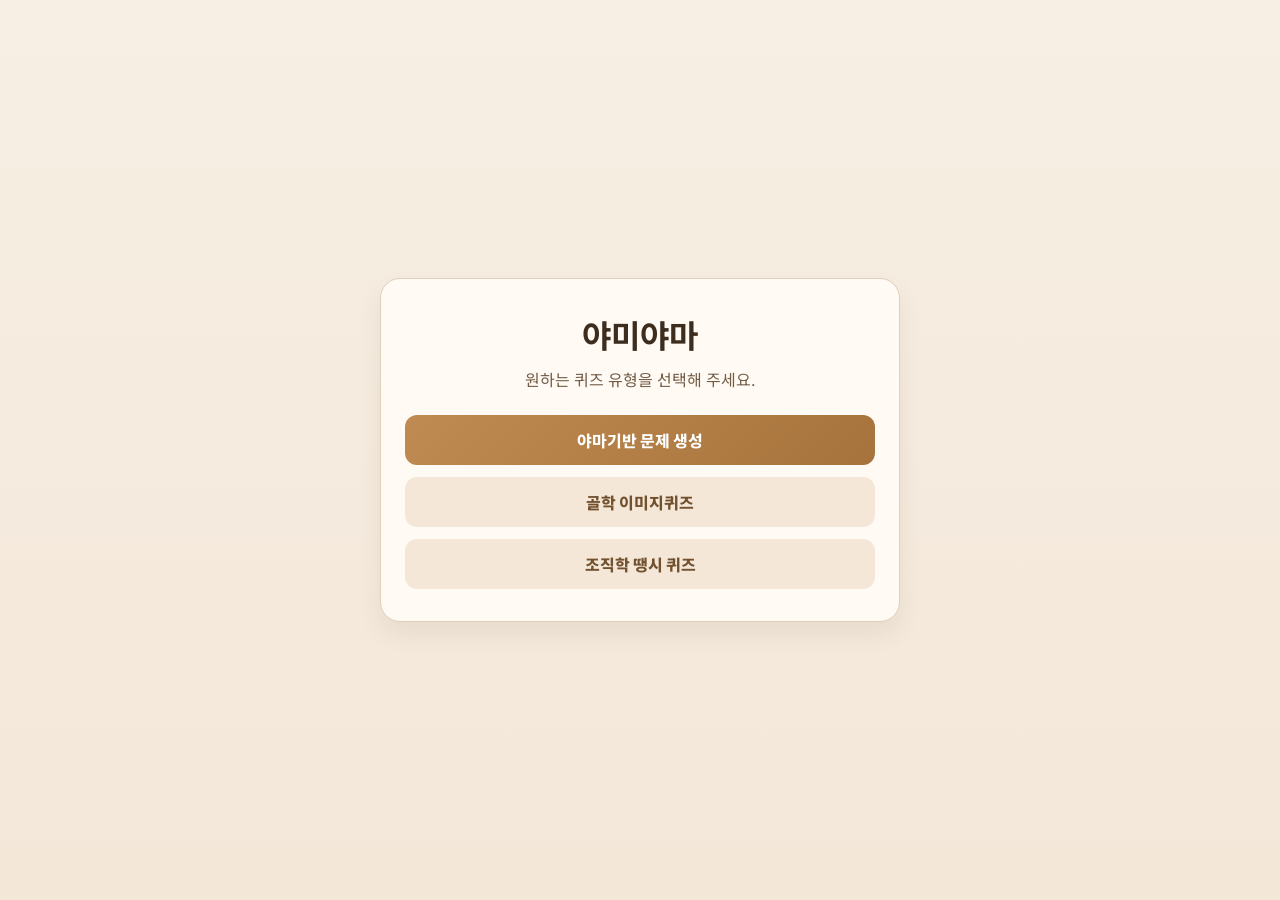
==== commit a104cee4: "조직학 땡시 퀴즈 워딩 및 스킵 버튼 추가" ====
--- a/index.html
+++ b/index.html
@@ -21,7 +21,7 @@
         <div class="landing-actions">
           <a class="landing-btn primary" href="json-quiz.html">야마기반 문제 생성</a>
           <a class="landing-btn secondary" href="image-quiz.html">골학 이미지퀴즈</a>
-          <a class="landing-btn secondary" href="thangsi-quiz.html">골학 땡시 퀴즈</a>
+          <a class="landing-btn secondary" href="thangsi-quiz.html">조직학 땡시 퀴즈</a>
         </div>
       </section>
     </main>
